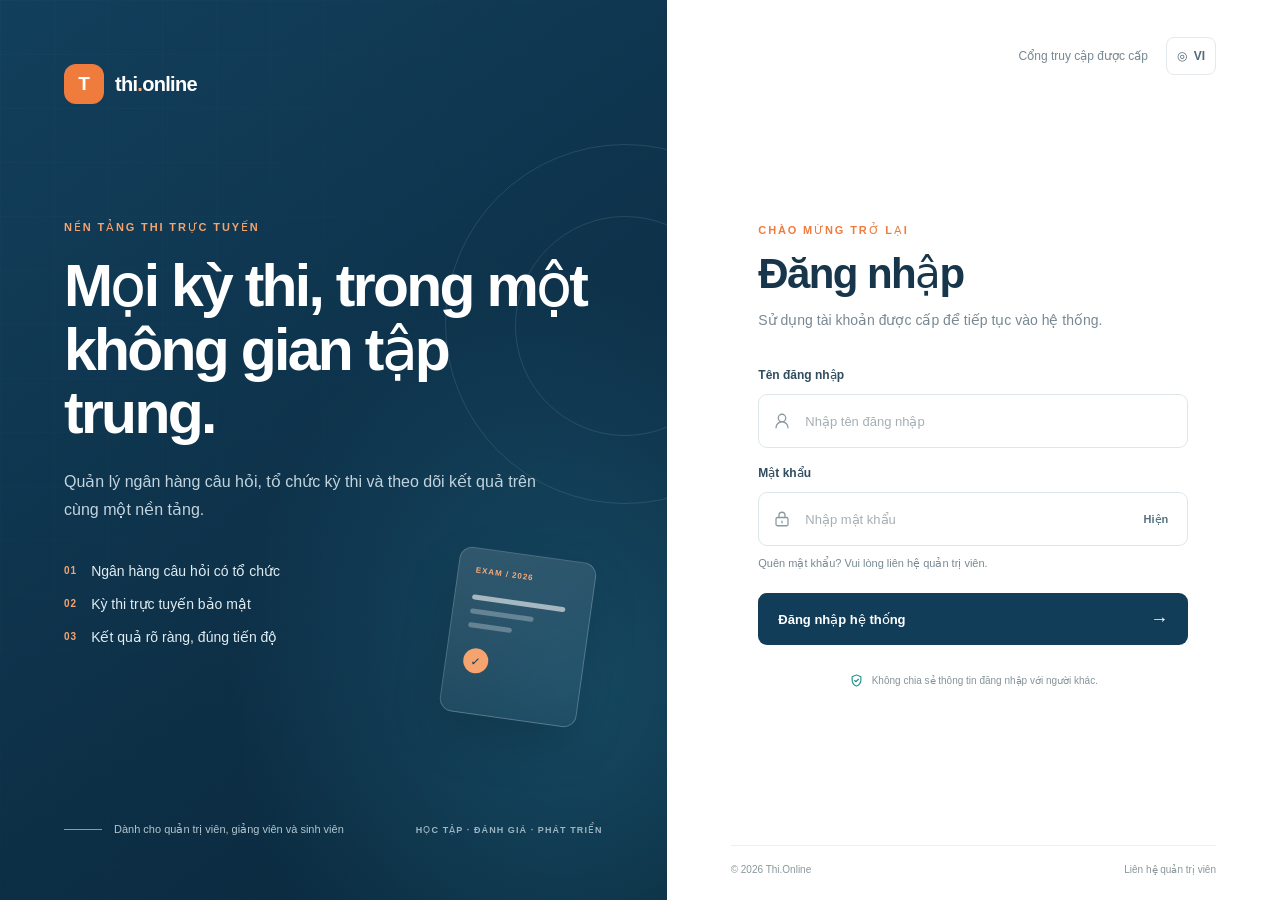
==== docs/wireframes/online-exam-mockup.html @ 6bd4fc77 "feat(frontend): scaffold login flow and i18n" ====
<!doctype html>
<html lang="vi">
  <head>
    <meta charset="UTF-8" />
    <meta name="viewport" content="width=device-width, initial-scale=1.0" />
    <meta name="description" content="Wireframe desktop cho trang đăng nhập Thi.Online." />
    <title>Thi.Online — Đăng nhập</title>
    <style>
      :root {
        color-scheme: light;
        font-family: Inter, "Segoe UI", Arial, sans-serif;
        color: #17364b;
        background: #fff;
        font-synthesis: none;
        text-rendering: optimizeLegibility;
        -webkit-font-smoothing: antialiased;
        --ink: #17364b;
        --muted: #788892;
        --navy: #123d58;
        --orange: #ef7c3d;
        --line: #e3e9ec;
      }

      * { box-sizing: border-box; }
      body { min-width: 320px; min-height: 100vh; margin: 0; }
      button, input { font: inherit; }
      button:focus-visible, input:focus-visible { outline: 3px solid rgb(239 124 61 / 40%); outline-offset: 3px; }

      .login-page { display: grid; min-height: 100vh; grid-template-columns: minmax(500px, 1fr) minmax(510px, .92fr); }
      .story {
        position: relative; display: flex; min-height: 100vh; overflow: hidden;
        padding: clamp(42px, 5vw, 78px); color: white;
        background: radial-gradient(ellipse at 86% 76%, rgb(33 104 133 / 50%), transparent 42%), linear-gradient(145deg, #123f5c, #0c2d43 72%, #09283b);
      }
      .grid {
        position: absolute; inset: 0; opacity: .12;
        background-image: linear-gradient(rgb(255 255 255 / 13%) 1px, transparent 1px), linear-gradient(90deg, rgb(255 255 255 / 13%) 1px, transparent 1px);
        background-size: 54px 54px; mask-image: linear-gradient(120deg, black, transparent 78%);
      }
      .story-content { position: relative; z-index: 1; display: flex; width: 100%; flex-direction: column; }
      .brand { display: inline-flex; align-items: center; gap: 11px; color: white; text-decoration: none; }
      .brand-symbol { display: grid; width: 40px; height: 40px; place-items: center; border-radius: 12px; color: white; background: var(--orange); font-size: 19px; font-weight: 850; }
      .brand-name { font-size: 20px; font-weight: 800; letter-spacing: -.7px; }
      .brand-name span { color: #ffb078; }
      .story-copy { width: min(590px, 100%); margin-top: clamp(92px, 13vh, 166px); }
      .eyebrow { margin: 0 0 20px; color: #f5a46f; font-size: 11px; font-weight: 800; letter-spacing: .17em; }
      .story h1 { max-width: 570px; margin: 0; color: white; font-size: clamp(42px, 4.6vw, 68px); font-weight: 650; letter-spacing: -2.7px; line-height: 1.08; }
      .story-description { max-width: 475px; margin: 23px 0 0; color: #c3d4de; font-size: 16px; line-height: 1.75; }
      .features { display: grid; gap: 17px; margin: 39px 0 0; padding: 0; list-style: none; }
      .features li { display: flex; align-items: center; gap: 14px; color: #e2edf2; font-size: 14px; }
      .features li span { color: #f5a46f; font-size: 10px; font-weight: 800; letter-spacing: .1em; }
      .story-bottom { display: grid; grid-template-columns: 38px 1fr auto; align-items: center; gap: 12px; margin-top: auto; padding-top: 32px; color: #b2c5d0; font-size: 11px; }
      .story-bottom p { margin: 0; }
      .story-bottom small { color: #9db5c2; font-size: 9px; font-weight: 750; letter-spacing: .12em; }
      .story-rule { height: 1px; background: var(--orange); }
      .orbit { position: absolute; width: 360px; height: 360px; border: 1px solid rgb(189 219 231 / 13%); border-radius: 50%; pointer-events: none; }
      .orbit-one { right: -138px; top: 16%; }
      .orbit-two { right: -68px; top: 24%; width: 220px; height: 220px; }
      .exam-card {
        position: absolute; right: 12%; bottom: 20%; width: 138px; height: 166px; padding: 17px;
        transform: rotate(8deg); border: 1px solid rgb(255 255 255 / 20%); border-radius: 13px;
        background: linear-gradient(155deg, rgb(255 255 255 / 13%), rgb(255 255 255 / 4%));
        box-shadow: 0 22px 50px rgb(0 0 0 / 15%);
      }
      .exam-card strong { display: block; margin-bottom: 20px; color: #f6aa79; font-size: 8px; letter-spacing: .12em; }
      .exam-card i { display: block; width: 63%; height: 5px; margin-top: 9px; border-radius: 8px; background: rgb(255 255 255 / 28%); }
      .exam-card i:first-of-type { width: 92%; background: rgb(255 255 255 / 58%); }
      .exam-card i:last-of-type { width: 43%; }
      .exam-card b { display: grid; width: 25px; height: 25px; place-items: center; margin-top: 20px; border-radius: 50%; color: var(--navy); background: #f5a46f; font-size: 12px; }

      .login-panel { display: flex; min-height: 100vh; flex-direction: column; padding: 35px clamp(36px, 5vw, 76px) 25px; }
      .topline { display: flex; min-height: 42px; align-items: center; justify-content: flex-end; gap: 18px; color: var(--muted); font-size: 12px; }
      .language { min-height: 38px; padding: 0 10px; border: 1px solid var(--line); border-radius: 8px; color: #526977; background: white; font-size: 12px; font-weight: 750; }
      .form-wrap { display: grid; width: min(430px, 100%); flex: 1; align-content: center; margin: 0 auto; padding: 44px 0 54px; }
      form { display: grid; gap: 12px; }
      .form-heading { margin-bottom: 24px; }
      .form-heading .eyebrow { margin-bottom: 12px; color: var(--orange); }
      .form-heading h2 { margin: 0; color: var(--ink); font-size: 42px; letter-spacing: -1.6px; }
      .form-heading p:last-child { margin: 11px 0 0; color: var(--muted); font-size: 14px; line-height: 1.65; }
      label { color: #304c5d; font-size: 12px; font-weight: 750; }
      .field { display: flex; min-height: 54px; align-items: center; gap: 12px; padding: 0 14px; border: 1px solid #dfe6e9; border-radius: 9px; }
      .field:focus-within { border-color: #42718a; box-shadow: 0 0 0 3px rgb(18 61 88 / 8%); }
      .field-icon { width: 18px; height: 18px; flex: 0 0 auto; color: #8999a2; }
      .field-icon svg { width: 100%; height: 100%; stroke: currentColor; stroke-linecap: round; stroke-linejoin: round; stroke-width: 1.7; }
      .field input { width: 100%; min-width: 0; height: 50px; border: 0; outline: 0; color: var(--ink); font-size: 13px; }
      .field input::placeholder { color: #a4afb5; }
      .field input:focus-visible { outline: 0; }
      .password-row { display: flex; justify-content: space-between; margin-top: 6px; }
      .toggle { padding: 5px; border: 0; color: #557181; background: transparent; font-size: 11px; font-weight: 700; }
      .help { margin: -1px 0 8px; color: #778992; font-size: 11px; }
      .submit { display: flex; min-height: 52px; align-items: center; justify-content: space-between; margin-top: 3px; padding: 0 20px; border: 0; border-radius: 9px; color: white; background: var(--navy); font-size: 13px; font-weight: 700; }
      .submit-arrow { font-size: 18px; font-weight: 400; }
      .secure { display: flex; align-items: center; justify-content: center; gap: 8px; margin: 16px 0 0; color: #84939a; font-size: 10px; }
      .secure svg { width: 15px; height: 15px; color: #168b82; stroke: currentColor; stroke-linecap: round; stroke-linejoin: round; stroke-width: 1.7; }
      .footer { display: flex; justify-content: space-between; gap: 18px; padding-top: 18px; border-top: 1px solid #edf0f2; color: #89969c; font-size: 10px; }
      .footer a { color: #526d7c; text-decoration: none; }

      @media (max-width: 1050px) {
        .login-page { grid-template-columns: minmax(400px, .95fr) minmax(460px, 1fr); }
        .story { padding: 38px; }
        .exam-card { right: 7%; bottom: 17%; transform: scale(.85) rotate(8deg); }
      }
      @media (max-width: 820px) {
        .login-page { grid-template-columns: 1fr; }
        .story { min-height: 330px; padding: 28px 30px; }
        .story-copy { margin-top: 42px; }
        .story h1 { max-width: 620px; font-size: clamp(34px, 7vw, 48px); letter-spacing: -1.8px; }
        .story-description, .features, .story-bottom, .exam-card, .orbit { display: none; }
        .login-panel { min-height: 580px; padding: 22px 30px; }
        .topline { justify-content: space-between; }
        .form-wrap { padding: 46px 0; }
      }
      @media (max-width: 480px) {
        .story { min-height: 270px; padding: 22px; }
        .story-copy { margin-top: 34px; }
        .story h1 { font-size: 34px; }
        .login-panel { padding: 17px 22px; }
        .topline > span { display: none; }
        .topline { justify-content: flex-end; }
        .form-heading h2 { font-size: 36px; }
      }
    </style>
  </head>
  <body>
    <main class="login-page">
      <section class="story" aria-labelledby="platform-title">
        <div class="grid" aria-hidden="true"></div>
        <div class="story-content">
          <a class="brand" href="#" aria-label="Thi.Online">
            <span class="brand-symbol">T</span><span class="brand-name">thi<span>.</span>online</span>
          </a>
          <div class="story-copy">
            <p class="eyebrow">NỀN TẢNG THI TRỰC TUYẾN</p>
            <h1 id="platform-title">Mọi kỳ thi, trong một không gian tập trung.</h1>
            <p class="story-description">Quản lý ngân hàng câu hỏi, tổ chức kỳ thi và theo dõi kết quả trên cùng một nền tảng.</p>
            <ul class="features">
              <li><span>01</span>Ngân hàng câu hỏi có tổ chức</li>
              <li><span>02</span>Kỳ thi trực tuyến bảo mật</li>
              <li><span>03</span>Kết quả rõ ràng, đúng tiến độ</li>
            </ul>
          </div>
          <div class="story-bottom"><span class="story-rule"></span><p>Dành cho quản trị viên, giảng viên và sinh viên</p><small>HỌC TẬP · ĐÁNH GIÁ · PHÁT TRIỂN</small></div>
        </div>
        <div class="orbit orbit-one" aria-hidden="true"></div><div class="orbit orbit-two" aria-hidden="true"></div>
        <div class="exam-card" aria-hidden="true"><strong>EXAM / 2026</strong><i></i><i></i><i></i><b>✓</b></div>
      </section>
      <section class="login-panel" aria-labelledby="login-title">
        <header class="topline"><span>Cổng truy cập được cấp</span><button class="language" type="button" aria-label="Ngôn ngữ">◎ &nbsp;VI</button></header>
        <div class="form-wrap">
          <form onsubmit="event.preventDefault()">
            <div class="form-heading">
              <p class="eyebrow">CHÀO MỪNG TRỞ LẠI</p>
              <h2 id="login-title">Đăng nhập</h2>
              <p>Sử dụng tài khoản được cấp để tiếp tục vào hệ thống.</p>
            </div>
            <label for="username">Tên đăng nhập</label>
            <div class="field">
              <span class="field-icon" aria-hidden="true"><svg viewBox="0 0 24 24" fill="none"><path d="M20 21a8 8 0 0 0-16 0M12 13a5 5 0 1 0 0-10 5 5 0 0 0 0 10Z"/></svg></span>
              <input id="username" name="username" autocomplete="username" placeholder="Nhập tên đăng nhập" />
            </div>
            <div class="password-row"><label for="password">Mật khẩu</label></div>
            <div class="field">
              <span class="field-icon" aria-hidden="true"><svg viewBox="0 0 24 24" fill="none"><rect x="4" y="10" width="16" height="11" rx="2"/><path d="M8 10V7a4 4 0 0 1 8 0v3m-4 5v2"/></svg></span>
              <input id="password" name="password" type="password" autocomplete="current-password" placeholder="Nhập mật khẩu" />
              <button class="toggle" type="button" onclick="const input = document.getElementById('password'); input.type = input.type === 'password' ? 'text' : 'password'; this.textContent = input.type === 'password' ? 'Hiện' : 'Ẩn'">Hiện</button>
            </div>
            <p class="help">Quên mật khẩu? Vui lòng liên hệ quản trị viên.</p>
            <button class="submit" type="button">Đăng nhập hệ thống <span class="submit-arrow">→</span></button>
            <p class="secure"><svg viewBox="0 0 24 24" fill="none"><path d="M12 3 19 6v5c0 4.7-3 8-7 10-4-2-7-5.3-7-10V6l7-3Z"/><path d="m9 12 2 2 4-4"/></svg>Không chia sẻ thông tin đăng nhập với người khác.</p>
          </form>
        </div>
        <footer class="footer"><span>© 2026 Thi.Online</span><span>Liên hệ quản trị viên</span></footer>
      </section>
    </main>
  </body>
</html>
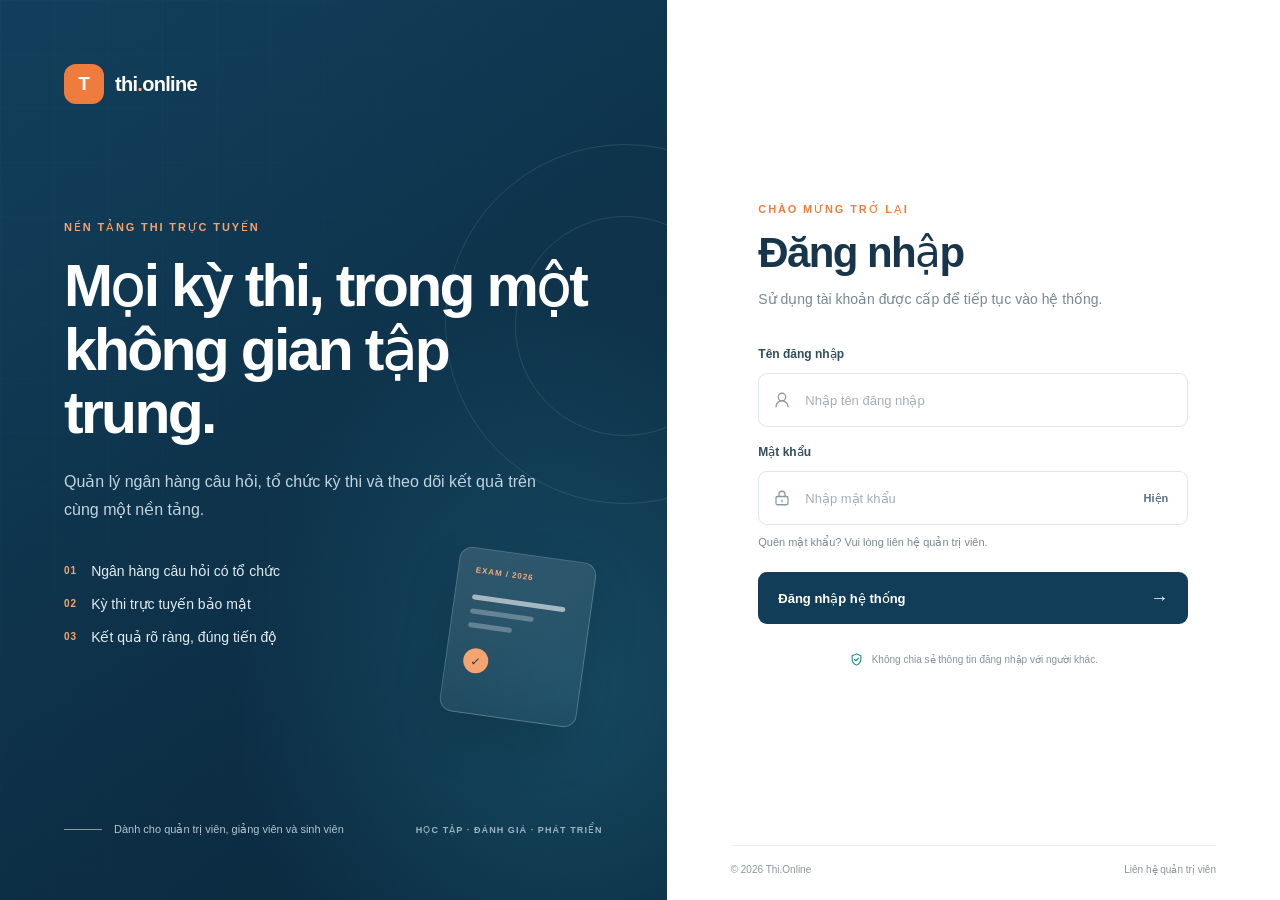
==== commit ac488d74: "style(login): refine login page layout" ====
--- a/docs/wireframes/online-exam-mockup.html
+++ b/docs/wireframes/online-exam-mockup.html
@@ -145,7 +145,6 @@
         <div class="exam-card" aria-hidden="true"><strong>EXAM / 2026</strong><i></i><i></i><i></i><b>✓</b></div>
       </section>
       <section class="login-panel" aria-labelledby="login-title">
-        <header class="topline"><span>Cổng truy cập được cấp</span><button class="language" type="button" aria-label="Ngôn ngữ">◎ &nbsp;VI</button></header>
         <div class="form-wrap">
           <form onsubmit="event.preventDefault()">
             <div class="form-heading">
